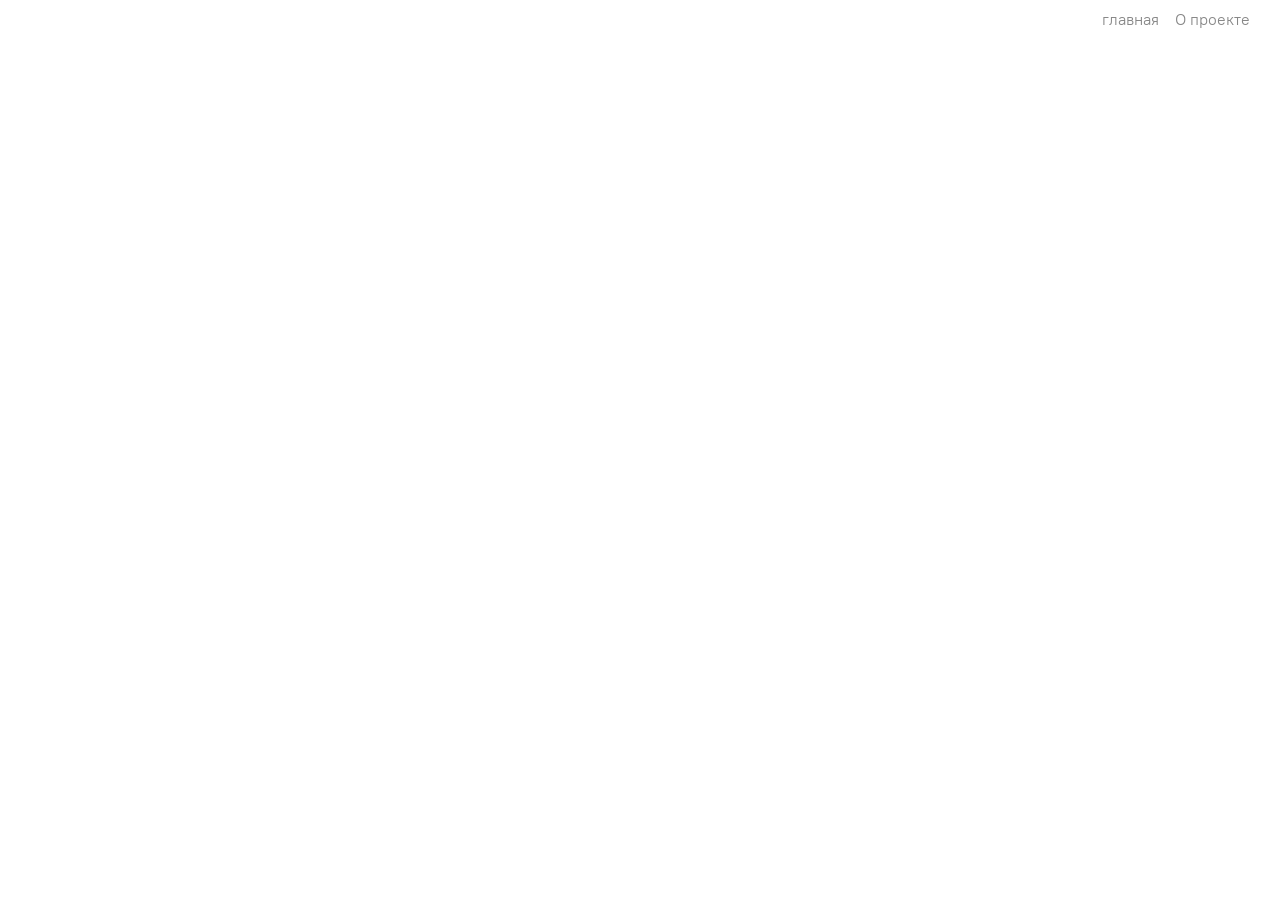
==== about.html @ 71462d03 "новая версия" ====
<!DOCTYPE html>
<html lang="ru">

<head>
  <meta charset="UTF-8">
  <meta name="viewport" content="width=device-width, initial-scale=1.0">
  <title>О проекте</title>
  <link rel="stylesheet" href="stylesheets/style.css" />
</head>

<body>
  <nav class="menubar">
    <a href="index.html">главная</a>
    <a href="about.html">О проекте</a>
  </nav>
</body>

</html>
---- stylesheets/style.css ----
@import"reset.css";
@import"fonts.css";
@import"layout.css";
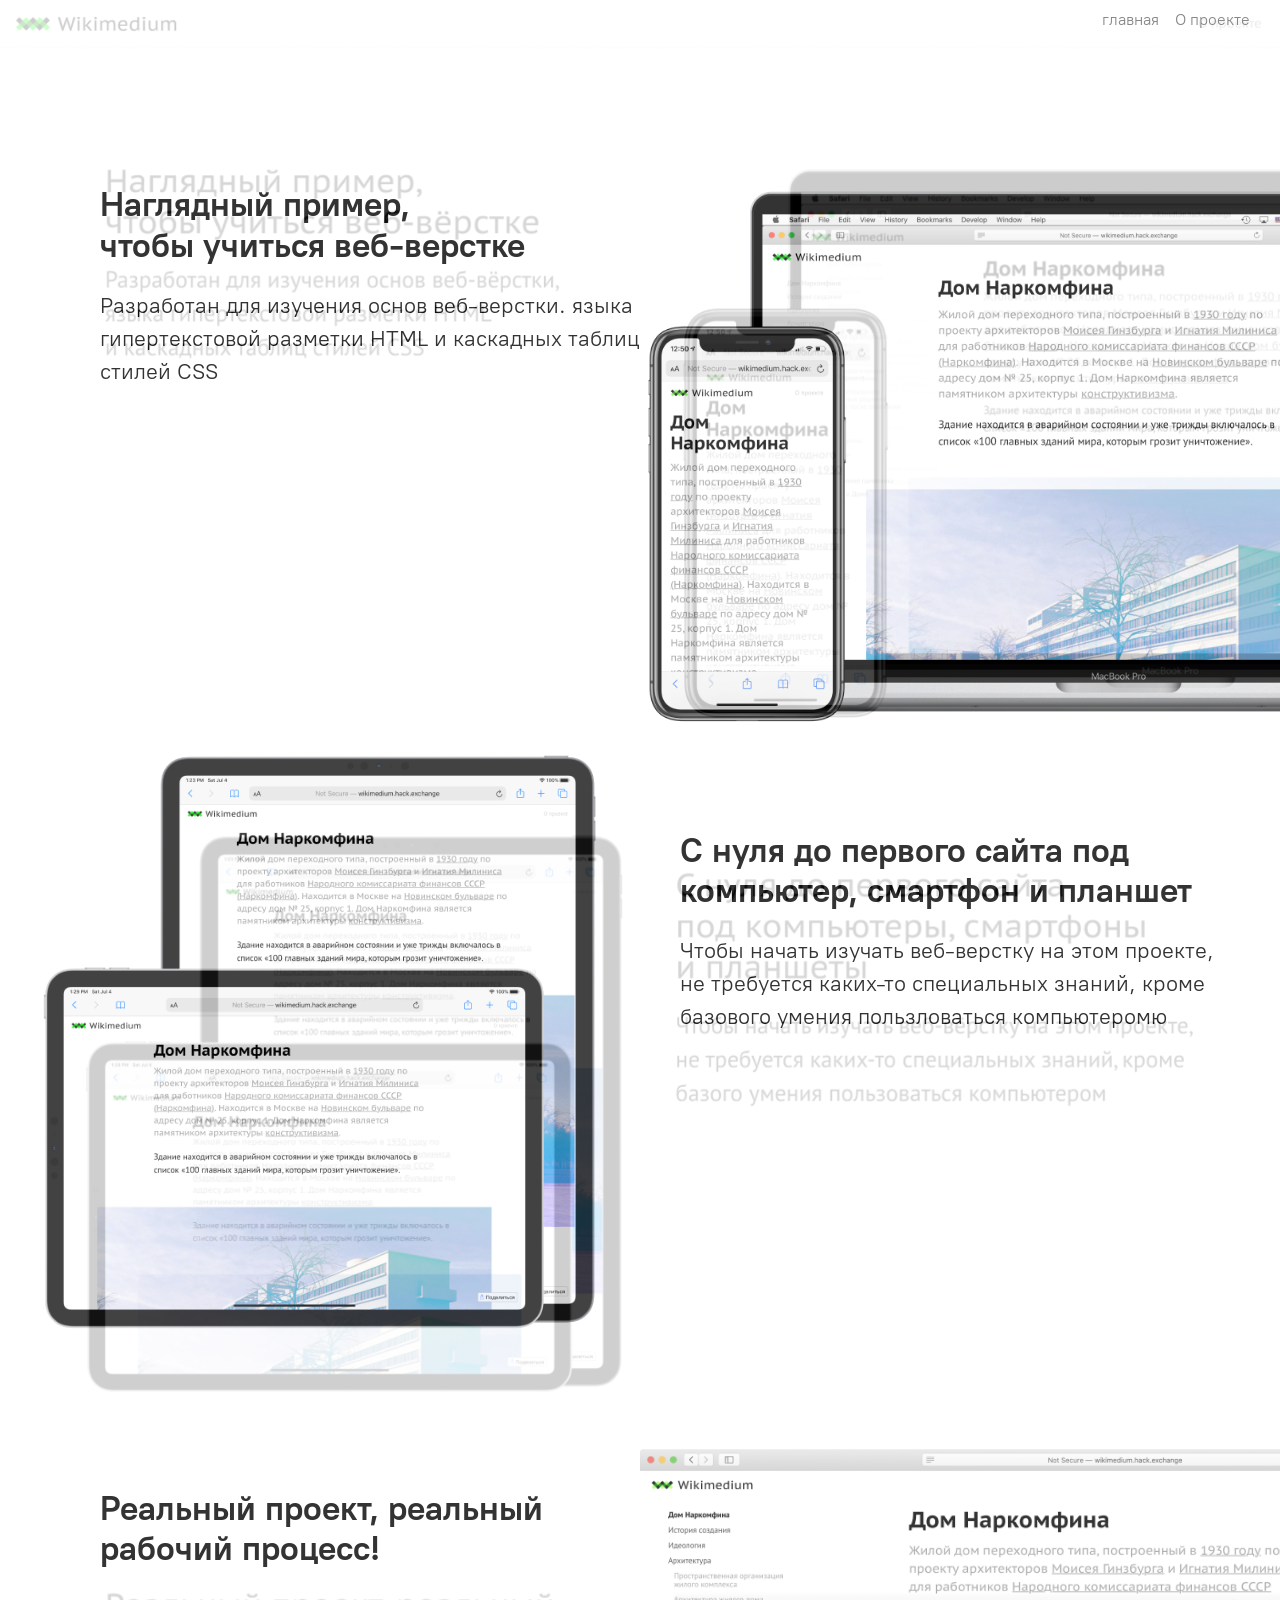
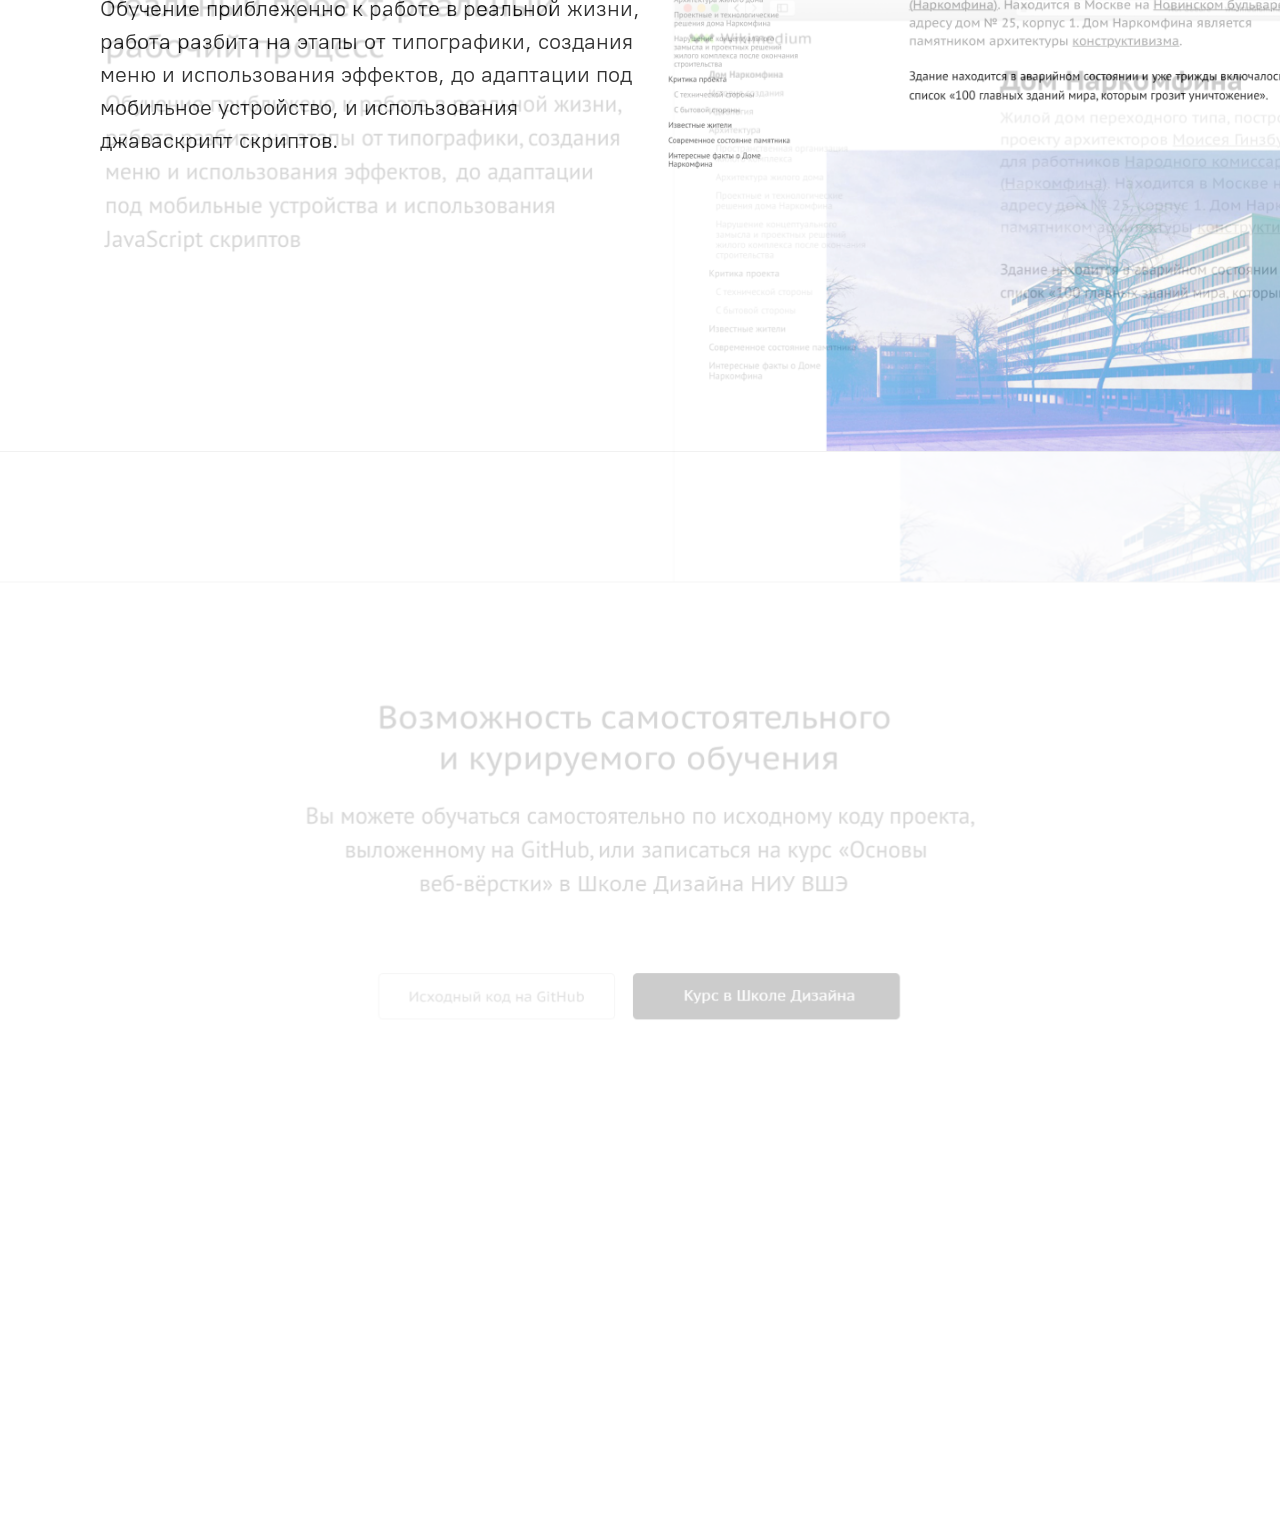
==== commit 60d61313: "верстка секции 1-3 для about HTML" ====
--- a/about.html
+++ b/about.html
@@ -8,11 +8,56 @@
   <link rel="stylesheet" href="stylesheets/style.css" />
 </head>
 
-<body>
+<body class="about">
   <nav class="menubar">
     <a href="index.html">главная</a>
     <a href="about.html">О проекте</a>
   </nav>
+
+  <main class="about-main">
+    <!-- section.section-$*4 -->
+    <section class="section-1">
+      <div>
+        <!-- &nbsp; &NonBreakingSpace; это чтобы сделать пробел -->
+        <h2>Наглядный пример, чтобы&NonBreakingSpace;учиться веб-верстке</h2>
+        <p>Разработан для изучения основ веб-верстки.
+          языка гипертекстовой разметки HTML и каскадных таблиц стилей&NonBreakingSpace;CSS</p>
+      </div>
+      <div>
+        <img src="images/about1.png" alt="мокап проекта Дом Наркомфина на планшете и телеофне">
+      </div>
+    </section>
+
+    <section class="section-2">
+      <div>
+        <img src="images/about2.png" alt="Мокап прокта Дома наркомфина на планшете">
+      </div>
+      <div>
+        <h2>С нуля до первого сайта под компьютер, смартфон и планшет</h2>
+        <p> Чтобы начать изучать веб-верстку на этом проекте, не требуется
+          каких-то специальных знаний, кроме базового умения пользловаться компьютеромю </p>
+      </div>
+    </section>
+
+
+    <section class="section-3">
+      <div>
+        <h2> Реальный проект, реальный рабочий процесс! </h2>
+        <p>
+          Обучение приблеженно к работе в реальной жизни, работа разбита
+          на этапы от типографики, создания меню и
+          использования эффектов, до адаптации под мобильное устройство,
+          и использования джаваскрипт скриптов.
+        </p>
+      </div>
+      <div>
+        <img src="images/about3.png" alt="дома наркомфина">
+      </div>
+    </section>
+
+
+    <section class="section-4"></section>
+  </main>
 </body>
 
 </html>
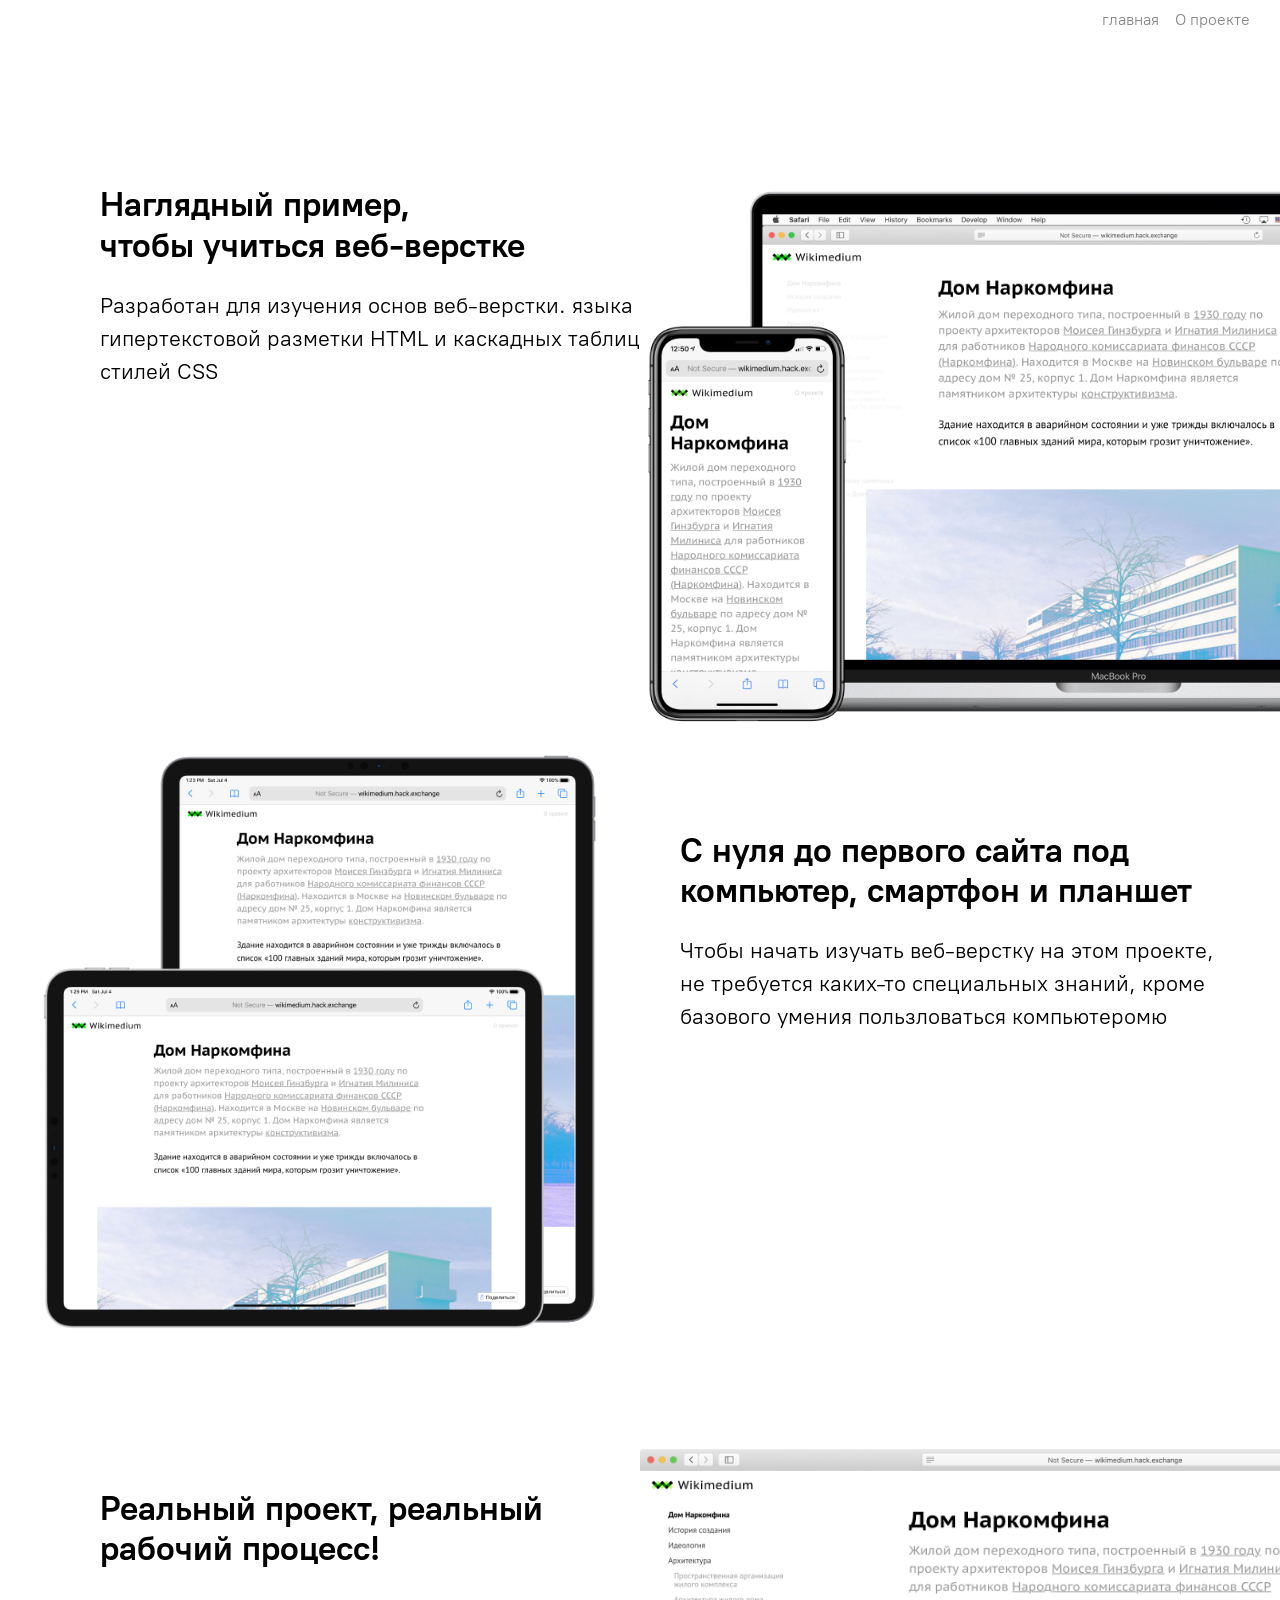
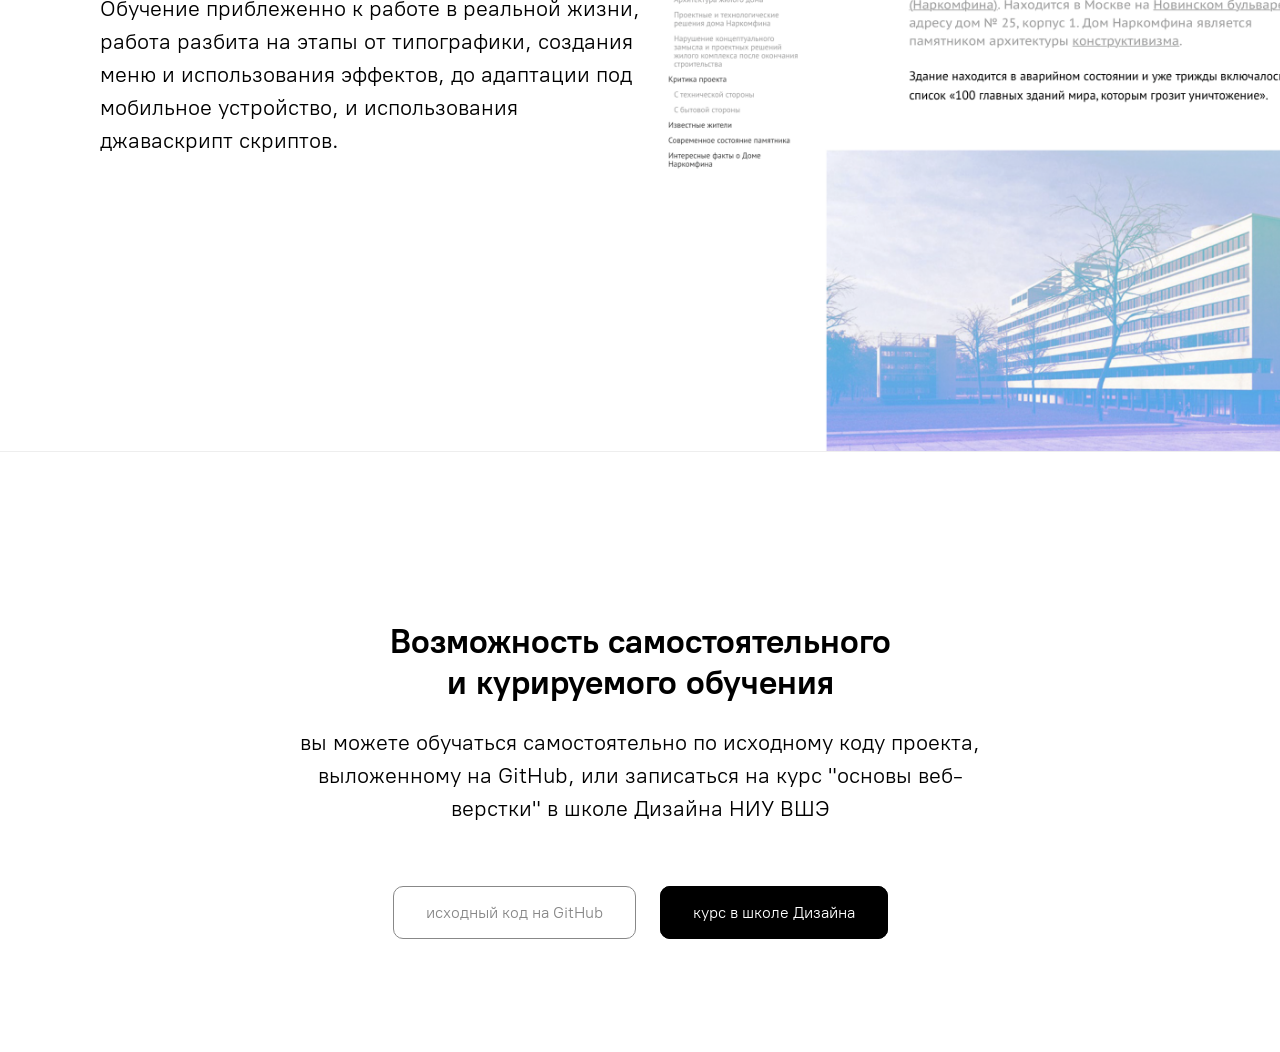
==== commit 568cc4dc: "секция 4 и фавиконка" ====
--- a/about.html
+++ b/about.html
@@ -6,6 +6,9 @@
   <meta name="viewport" content="width=device-width, initial-scale=1.0">
   <title>О проекте</title>
   <link rel="stylesheet" href="stylesheets/style.css" />
+  <link rel="icon" href="images/favicon.png" type="image/png" />
+  <link rel="icon" href="images/favicon.ico" type="image/x-icon" />
+
 </head>
 
 <body class="about">
@@ -56,7 +59,21 @@
     </section>
 
 
-    <section class="section-4"></section>
+    <section class="section-4">
+      <div class="about-text">
+        <h2>Возможность самостоятельного и&NonBreakingSpace;курируемого обучения</h2>
+        <p>
+          вы можете обучаться самостоятельно по исходному коду проекта, выложенному
+          на GitHub, или записаться на курс "основы веб-верстки" в школе Дизайна НИУ ВШЭ
+        </p>
+      </div>
+
+      <div>
+        <a href="https://github.com/vikagotika/b26uki02" class="about-link light">
+          исходный код на GitHub</a>
+        <a href="https://creative.hse.ru/ba?ysclid=muxtvc0omq783694320" class="about-link dark">курс в школе Дизайна</a>
+      </div>
+    </section>
   </main>
 </body>
 
